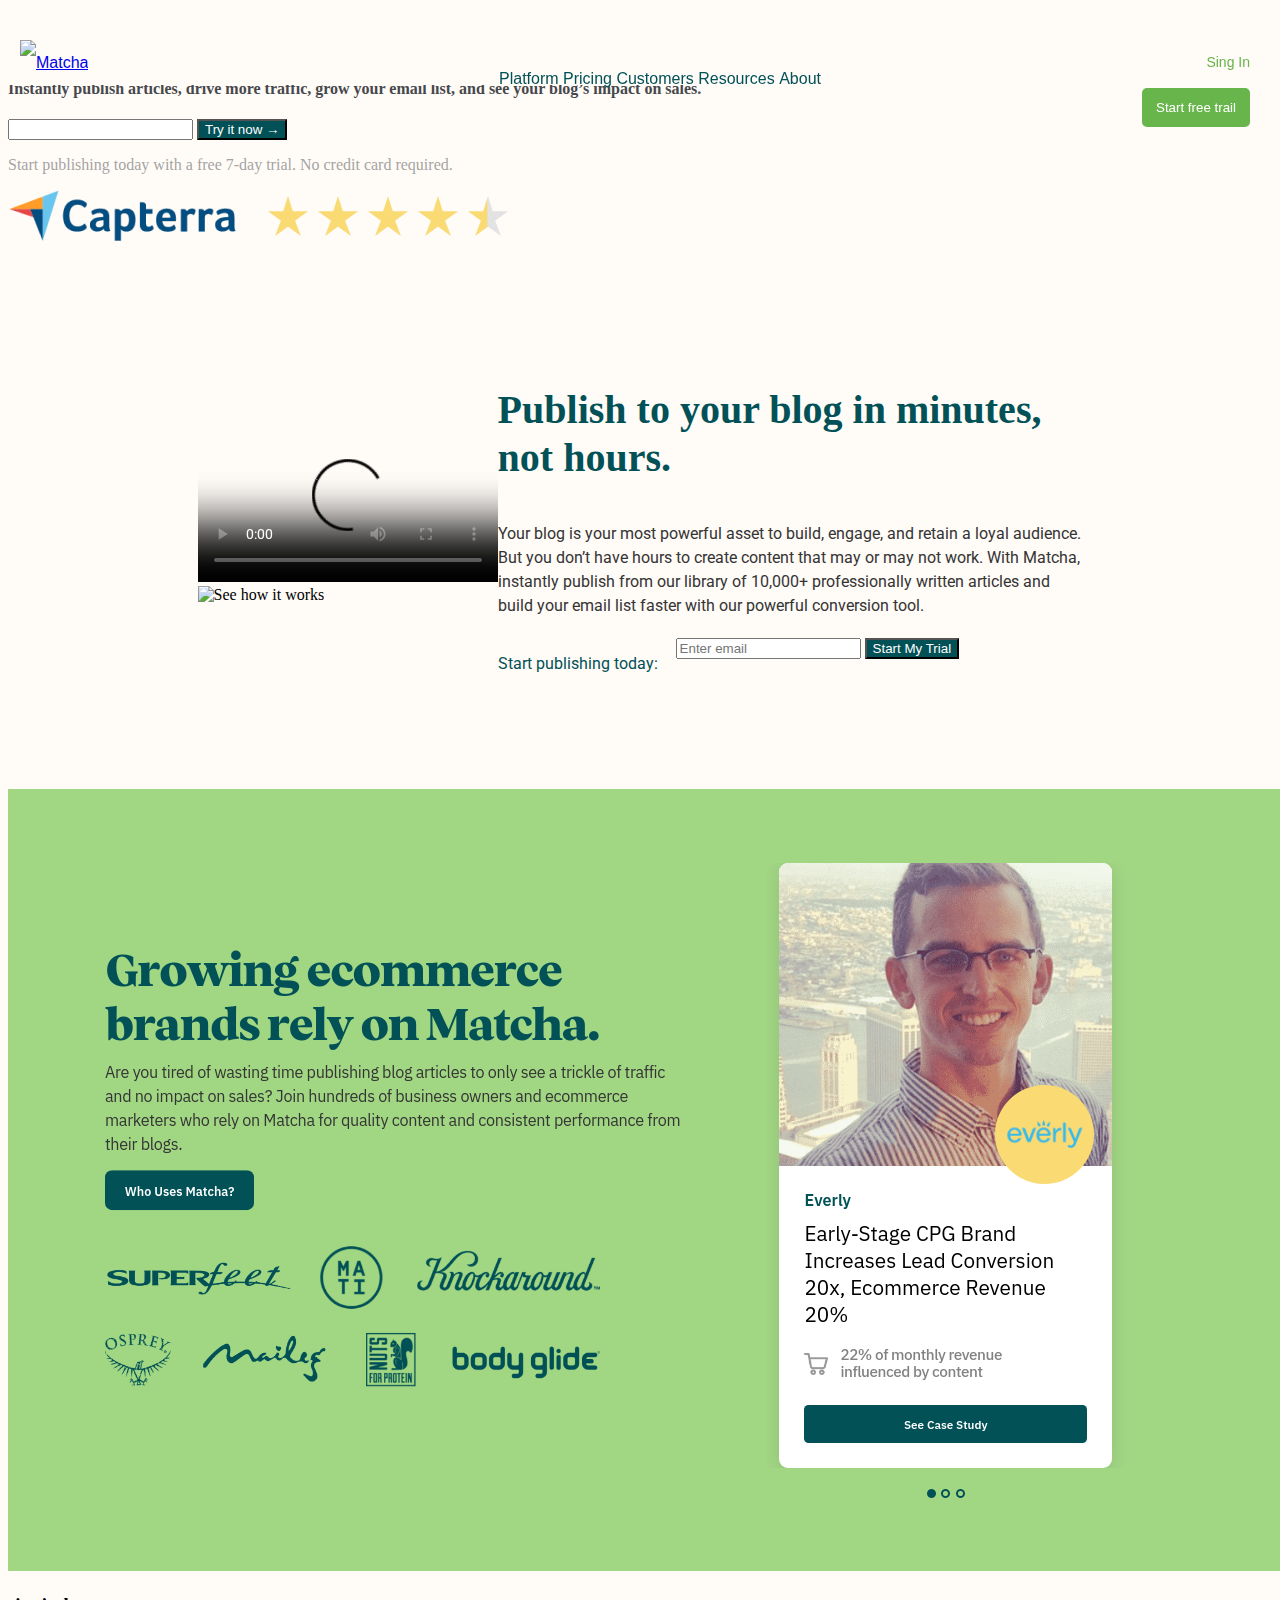
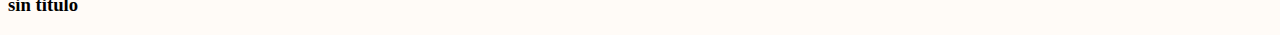
==== index.html @ 17df2bfd "commit" ====
<!DOCTYPE html>
<html>
<head>
    <title>Matcha</title>
</head>
<body>    
      <link href="estilo.css" type="text/css" rel="stylesheet">
      <section class="fixed-header">
      <header class="header">
          <a href="/" class="logo">
        <img src="https://getmatcha.com/wp-content/themes/getmatcha/img/footer_logo.svg" alt="Matcha"/>
    </a>
    <nav class="navbar">
        <ul class="li">
            <li>Platform</li>
            <li>Pricing</li>
            <li>Customers</li>
            <li>Resources</li>
            <li>About</li>
        </ul>
    </nav>
    <div class="actions">
        <a>Sing In</a>
        <button>Start free trail</button>
    </div>
      </header>
    </section>
    
    <h1>Build your blog. Build your business.</h1>  
      <h4> Instantly publish articles, drive more traffic, grow your email list, and
        see your blog’s impact on sales. </h4>
      <form>
        <input type="email" />
        <button class="button">
            Try it now &rarr;  
        </button>
    </form>
    <p>Start publishing today with a free 7-day trial.
        No credit card required.</p>
        <img src="capterra.png"/>
       <seciton class="promo">
         <article class="explanotary-video">
            <video
            controls
            poster="https://cdn.videvo.net/videvo_files/video/premium/video0036/thumbnails/computer_code00_small.jpg"
            >
           <source
            type="video/webm"
            src="https://cdn.videvo.net/videvo_files/video/premium/video0036/small_watermarked/computer_code00_preview.webm"
           />
           <source
           type="video/mp4"
           src="https://cdn.videvo.net/videvo_files/video/premium/video0036/small_watermarked/computer_code00_preview.mp4"
           />
           </video> 
           <img
           src="https://getmatcha.com/wp-content/themes/getmatcha/img/see_how_it_works.png"
           alt="See how it works"
           />
         </article>
      <article class="publish">
        <h3>Publish to your blog in minutes, not hours.</h3>
        <style>
            @import url('https://fonts.googleapis.com/css2?family=Roboto&display=swap');
            </style>
            
        <p>
          Your blog is your most powerful asset to build, engage, and retain a loyal
          audience. But you don’t have hours to create content that may or may not
          work. With Matcha, instantly publish from our library of 10,000+
          professionally written articles and build your email list faster with our
          powerful conversion tool.
        </p>
        <form>
          <p>Start publishing today:</p>
          <div>
            <input type="text" placeholder="Enter email" />
            <button>Start My Trial</button>
          </div>
        </form>
      </article>
       </seciton>
       <img src="postwork.png"/>
       <h3>
         sin titulo
       </h3>
      </body>

 </html>
---- estilo.css ----
h1 {
    color: #025157;
  }
  h4 {
   color: #46484c;
  }
  p {
    color: #8b8b8bcc;
  }
  button {
   background-color:#025157; color: #fff;
  }
  body {
    background-color: #fffbf7;
  }

    .header {
      margin-top: 40px;
      margin-left: 20px;
      margin-right: 20px;
      font-size: 0;
      height: 45px;
      font-family: sans-serif;
    }
    .header > * {
      display: inline-block;
      font-size: 16px;
      vertical-align: middle;
      height: 100%;
      line-height: 45px;
    }
    li {
      display: inline;
    }
    .logo {
      width: 15%;
    }
    .logo > img {
      height: 100%
    }
    .navbar {
      width: 70%;
      text-align: center;
      color:#025157;
      font-weight: 500;
    }
    .menu-item {
      display: inline;
      margin-right: 25px;
      margin-left: 25px;
    }
    .actions{
      width: 15%;
      text-align: right;
      font-size: 14px;
      /*font-weight: 600;*/
    }
    .actions > * {
      margin-right: 10px;
      margin-left: 10px;
    }
    
    .actions a {
      color: #67b54b;
    }
    
    .actions button {
      color: white;
      background-color: #67b54b;
      padding-left: 14px;
      padding-right: 14px;
      padding-top: 12px;
      padding-bottom: 12px;
      border: 0;
      border-radius: 5px;
    }
    .publish {
     font-family:"Roboto", sans-serif;
    } 
    .publish h3 {
      font-family: "Alegreya", serif;
      font-size: 40px;
      line-height: 48px;
      color: #025157;
    }
   .publish > p { 
     font-size: 16px;
     color: #343434;
     line-height: 1.5;
     margin-bottom: 20px;
   }
   .publish > form {
     display: flex;
   }

  .publish> form p {
    color: #025157;
    margin-right: 18px;
  }
  .promo{
    display: flex;
    width: 70%;
    margin: 100px auto;
    align-items: center;
  }
  .explanatory-video { 
    display: flex;
    flex-direction: column;
    align-items: center;
  }
  .explanatory-video img {
    width: 120px;
    margin-top: 10px;
  }
  .fixed-header {
    position: fixed;
    top: 0;
    left: 0;
    right: 0;
    background-color: #fffbf7;
  }
main {
  margin-top: 285px;
  text-align: center;
}
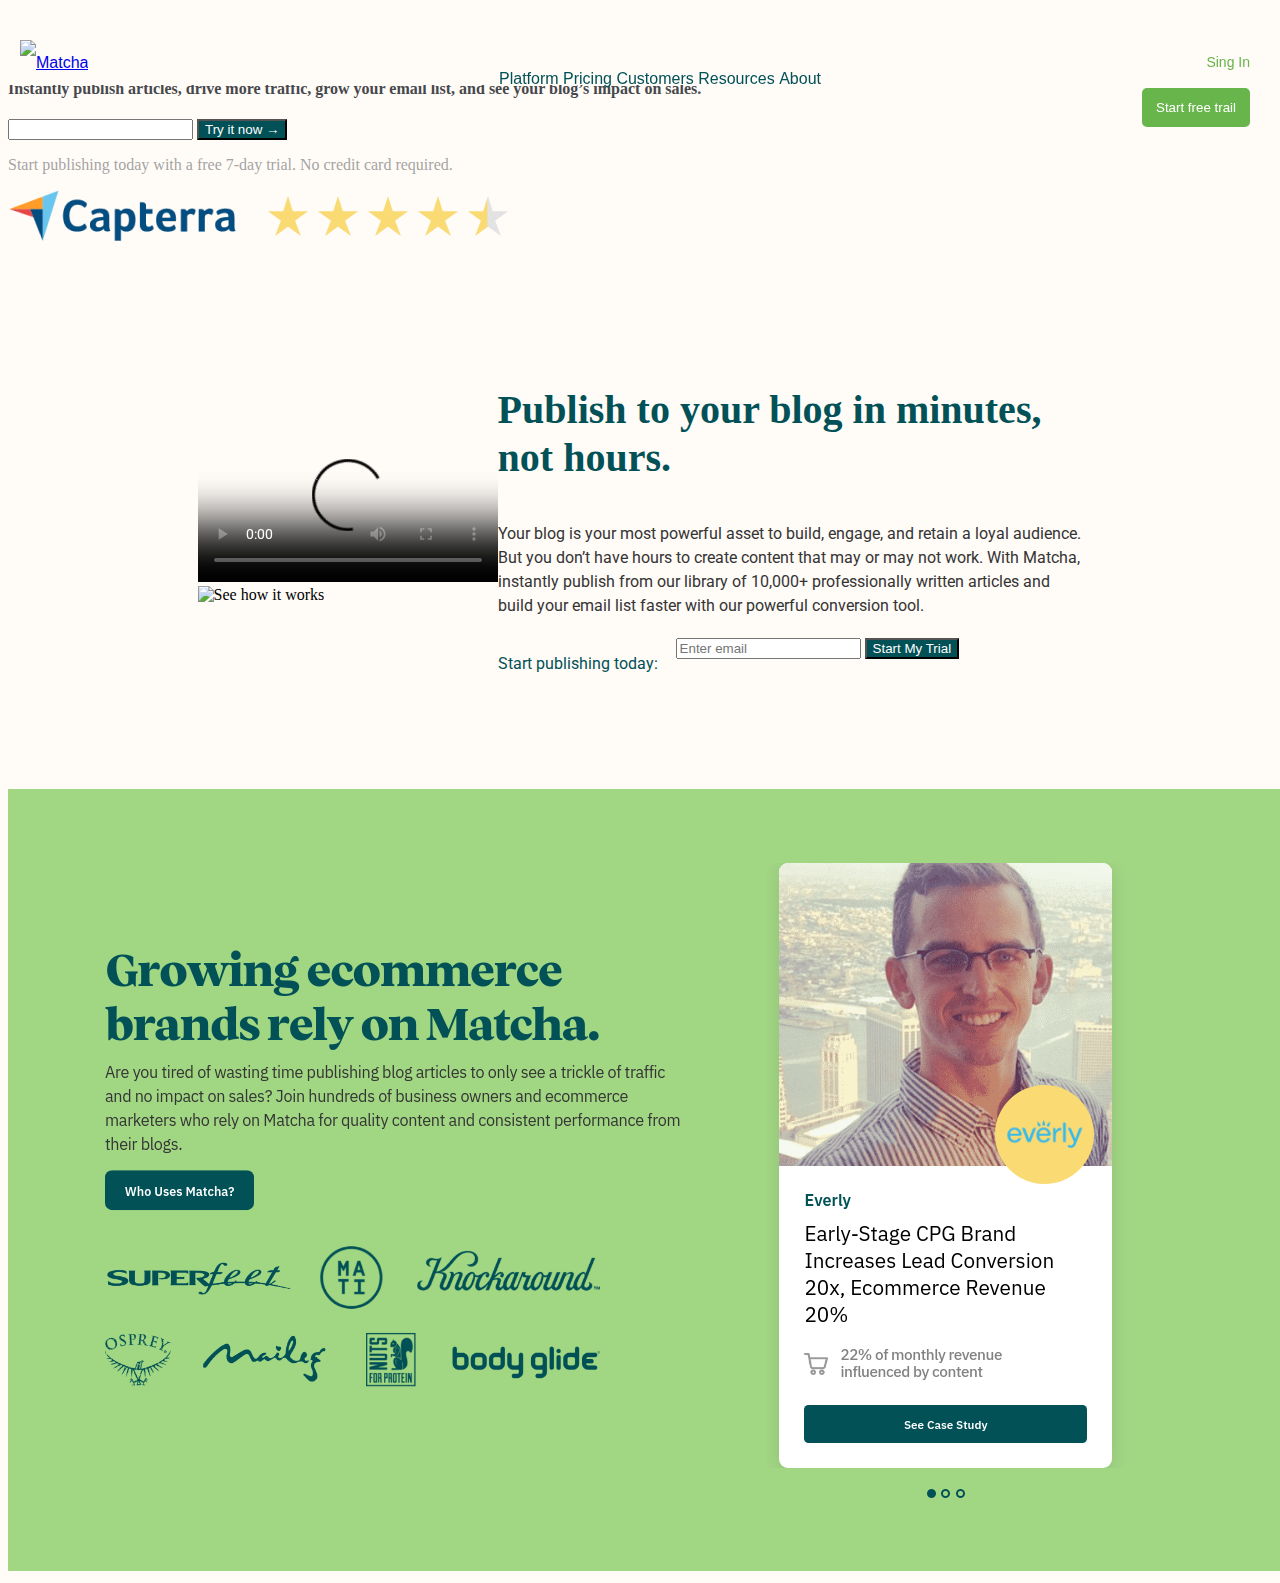
==== commit 98be8277: "new commit" ====
--- a/index.html
+++ b/index.html
@@ -81,9 +81,6 @@
       </article>
        </seciton>
        <img src="postwork.png"/>
-       <h3>
-         sin titulo
-       </h3>
       </body>
 
  </html>
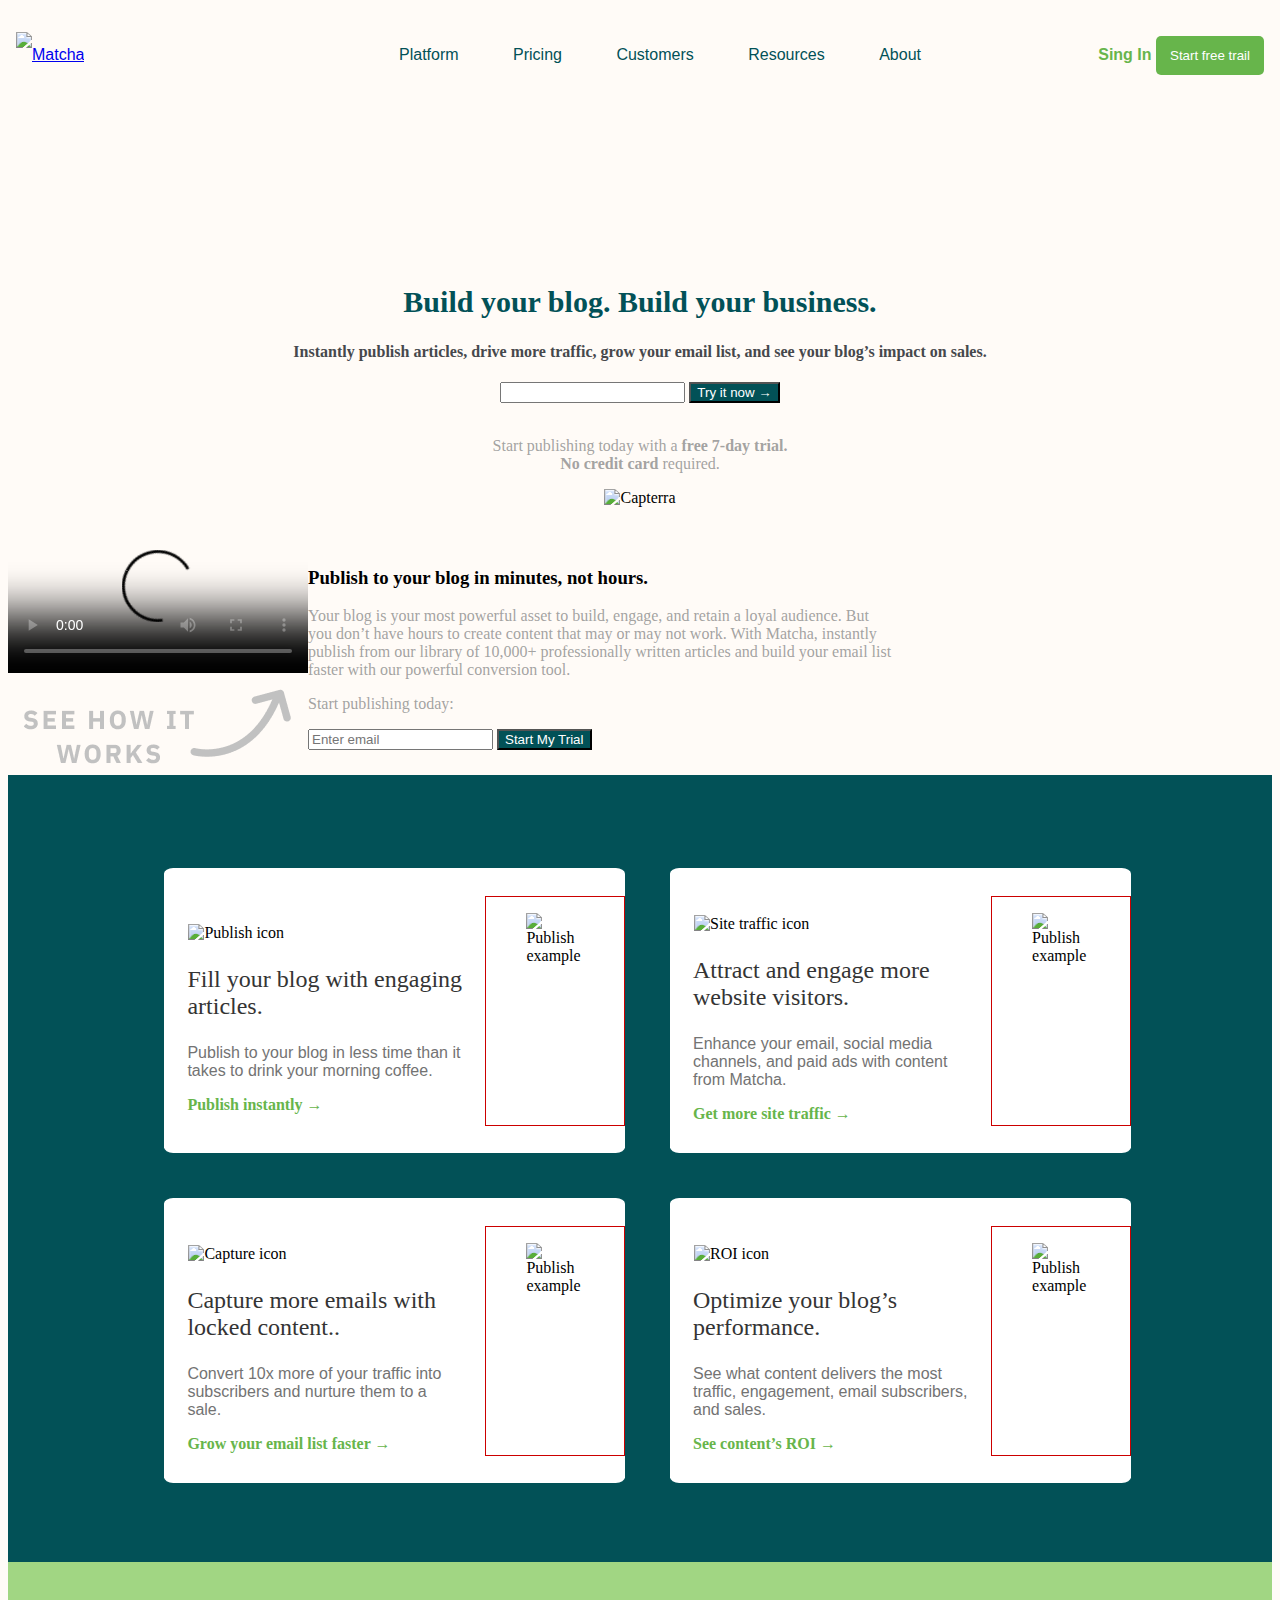
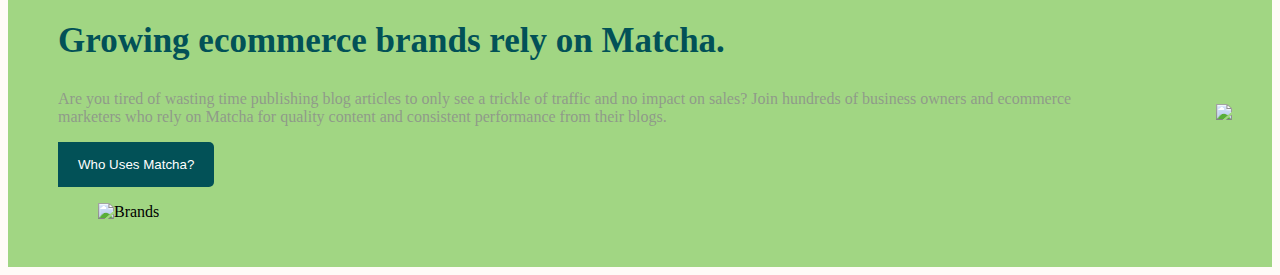
==== commit bf4c27a9: "commit on master" ====
--- a/index.html
+++ b/index.html
@@ -1,86 +1,191 @@
 <!DOCTYPE html>
 <html>
-<head>
+  <head>
+   
     <title>Matcha</title>
-</head>
-<body>    
-      <link href="estilo.css" type="text/css" rel="stylesheet">
-      <section class="fixed-header">
-      <header class="header">
-          <a href="/" class="logo">
-        <img src="https://getmatcha.com/wp-content/themes/getmatcha/img/footer_logo.svg" alt="Matcha"/>
-    </a>
+   
+    <link rel="stylesheet" href="estilo.css" type="text/css"> 
+  </head>
+
+  <body>
+   <section class="fixed-header">
+    <header class="header">
+   
+     <a href="/" class="logo">
+      <img src="https://getmatcha.com/wp-content/themes/getmatcha/img/footer_logo.svg" alt="Matcha"/>
+     </a>
+   
     <nav class="navbar">
-        <ul class="li">
-            <li>Platform</li>
-            <li>Pricing</li>
-            <li>Customers</li>
-            <li>Resources</li>
-            <li>About</li>
-        </ul>
+      <ul class="menu">
+        <li class="menu-item">Platform</li>
+        <li class="menu-item">Pricing</li>
+        <li class="menu-item">Customers</li>
+        <li class="menu-item">Resources</li>
+        <li class="menu-item">About</li>
+      </ul>
     </nav>
+   
     <div class="actions">
-        <a>Sing In</a>
-        <button>Start free trail</button>
+      <a>Sing In</a>
+      <button>Start free trail</button>
     </div>
-      </header>
-    </section>
+  </header>
+ </section> 
+
+ <main>
+   <h1>Build your blog. Build your business.</h1>  
+   <h4>Instantly publish articles, drive more traffic, grow your email list, and
+    see your blog’s impact on sales.</h4>
+    <form> 
+      <input type="email"/>
+      <button type="submit">
+        Try it now &rarr;
+      </button><br><br>
+    </form>
     
-    <h1>Build your blog. Build your business.</h1>  
-      <h4> Instantly publish articles, drive more traffic, grow your email list, and
-        see your blog’s impact on sales. </h4>
-      <form>
-        <input type="email" />
-        <button class="button">
-            Try it now &rarr;  
-        </button>
-    </form>
-    <p>Start publishing today with a free 7-day trial.
-        No credit card required.</p>
-        <img src="capterra.png"/>
-       <seciton class="promo">
-         <article class="explanotary-video">
-            <video
-            controls
-            poster="https://cdn.videvo.net/videvo_files/video/premium/video0036/thumbnails/computer_code00_small.jpg"
-            >
-           <source
-            type="video/webm"
-            src="https://cdn.videvo.net/videvo_files/video/premium/video0036/small_watermarked/computer_code00_preview.webm"
-           />
-           <source
-           type="video/mp4"
-           src="https://cdn.videvo.net/videvo_files/video/premium/video0036/small_watermarked/computer_code00_preview.mp4"
-           />
-           </video> 
-           <img
-           src="https://getmatcha.com/wp-content/themes/getmatcha/img/see_how_it_works.png"
-           alt="See how it works"
-           />
-         </article>
-      <article class="publish">
-        <h3>Publish to your blog in minutes, not hours.</h3>
-        <style>
-            @import url('https://fonts.googleapis.com/css2?family=Roboto&display=swap');
-            </style>
-            
-        <p>
-          Your blog is your most powerful asset to build, engage, and retain a loyal
-          audience. But you don’t have hours to create content that may or may not
-          work. With Matcha, instantly publish from our library of 10,000+
-          professionally written articles and build your email list faster with our
-          powerful conversion tool.
-        </p>
-        <form>
-          <p>Start publishing today:</p>
-          <div>
-            <input type="text" placeholder="Enter email" />
-            <button>Start My Trial</button>
+    <p>Start publishing today with a
+     <strong>free 7-day trial.</strong>
+     <br>
+     <strong>No credit card</strong> required. 
+   </p>
+   <figure class="banner">
+     <img src="https://getmatcha.com/wp-content/themes/getmatcha/img/capterra.png" alt="Capterra">
+   </figure>
+   </main>
+
+<seciton class="promo">
+    <article class="explanotary-video">
+       <video controls="" poster="https://cdn.videvo.net/videvo_files/video/premium/video0036/thumbnails/computer_code00_small.jpg">
+      <source type="video/webm" src="https://cdn.videvo.net/videvo_files/video/premium/video0036/small_watermarked/computer_code00_preview.webm">
+      <source type="video/mp4" src="https://cdn.videvo.net/videvo_files/video/premium/video0036/small_watermarked/computer_code00_preview.mp4">
+      </video> 
+      <img src="./Matcha_files/see_how_it_works.png" alt="See how it works">
+   </article>
+   <article class="publish">
+    <h3>Publish to your blog in minutes, not hours.</h3>
+    <p>
+      Your blog is your most powerful asset to build, engage, and retain a loyal
+      audience. But you don’t have hours to create content that may or may not
+      work. With Matcha, instantly publish from our library of 10,000+
+      professionally written articles and build your email list faster with our
+      powerful conversion tool.
+    </p>
+       <div>
+        <p>Start publishing today:</p>
+        <form class="signup-form">
+          <input type="text" placeholder="Enter email" />
+        <button>Start My Trial</button>
+      </form>
+    </div>
+    </article>
+  </seciton>
+
+  <section class="features">
+    <article class="feature-content">
+        <div class="feature-card">
+            <figure>
+              <img src="https://getmatcha.com/wp-content/themes/getmatcha/img/icon_publish.png" alt="Publish icon">
+            </figure>
+            <h3>Fill your blog with engaging articles.</h3>
+            <p>Publish to your blog in less time than it takes to drink your morning coffee.</p>
+            <a href="">Publish instantly →</a>
+        </div>
+        <div class="feature-image">
+          <figure>
+            <img src="https://getmatcha.com/wp-content/themes/getmatcha/img/image_publish.png" alt="Publish example">
+          </figure>
+        </div>
+      </article>
+      <article class="feature-content">
+        <div class="feature-card">
+          <figure>
+            <img src="https://getmatcha.com/wp-content/themes/getmatcha/img/icon_site_traffic.png" alt="Site traffic icon">
+          </figure>
+          <h3>Attract and engage more website visitors.</h3>
+          <p>
+            Enhance your email, social media channels, and paid ads with content
+            from Matcha.
+          </p>
+          <a href="">Get more site traffic →</a>
+        </div>
+        <div class="feature-image">
+            <figure>
+              <img src="https://getmatcha.com/wp-content/themes/getmatcha/img/image_site_traffic.png" alt="Publish example">
+            </figure>
           </div>
-        </form>
       </article>
-       </seciton>
-       <img src="postwork.png"/>
-      </body>
+      <article class="feature-content">
+        <div class="feature-card">
+          <figure>
+            <img src="https://getmatcha.com/wp-content/themes/getmatcha/img/icon_capture.png" alt="Capture icon">
+          </figure>
+          <h3>Capture more emails with locked content..</h3>
+          <p>
+            Convert 10x more of your traffic into subscribers and nurture them
+            to a sale.
+          </p>
+          <a href="">Grow your email list faster →</a>
+        </div>
+        <div class="feature-image">
+            <figure>
+              <img src="https://getmatcha.com/wp-content/themes/getmatcha/img/image_capture.png" alt="Publish example">
+            </figure>
+          </div>
+      </article>
+      <article class="feature-content">
+        <div class="feature-card">
+          <figure>
+            <img src="https://getmatcha.com/wp-content/themes/getmatcha/img/icon_roi.png" alt="ROI icon">
+          </figure>
+          <h3>Optimize your blog’s performance.</h3>
+          <p>
+            See what content delivers the most traffic, engagement, email
+            subscribers, and sales.
+          
+          </p>
+          <a href="">See content’s ROI →</a>
+        </div>
+        <div class="feature-image">
+            <figure>
+              <img src="https://getmatcha.com/wp-content/themes/getmatcha/img/image_roi.png" alt="Publish example">
+            </figure>
+          </div>
+      </article>
+  
+</section>
 
- </html>
+<section class="growing">
+   <article class="overview">
+    <h2>Growing ecommerce brands rely on Matcha.</h2>
+    <p>
+        Are you tired of wasting time publishing blog articles to only see a
+        trickle of traffic and no impact on sales? Join hundreds of business
+        owners and ecommerce marketers who rely on Matcha for quality content
+        and consistent performance from their blogs.
+    </p>
+    <button>
+        Who Uses Matcha?
+    </button>
+    <figure>
+        <img src="https://getmatcha.com/wp-content/uploads/2019/09/brands_group.png" alt="Brands">
+    </figure>
+   </article>
+
+
+   <article>
+    <figure class="carrusel">
+        <img src="https://getmatcha.com/wp-content/uploads/2019/09/intro_group_image.png" >
+    </figure>
+    
+   </article>
+    
+</section>
+ 
+
+   
+  
+
+
+</body>
+
+</html>--- a/estilo.css
+++ b/estilo.css
@@ -1,126 +1,225 @@
 
-h1 {
-    color: #025157;
-  }
-  h4 {
-   color: #46484c;
-  }
-  p {
-    color: #8b8b8bcc;
-  }
-  button {
-   background-color:#025157; color: #fff;
-  }
-  body {
-    background-color: #fffbf7;
-  }
-
-    .header {
-      margin-top: 40px;
-      margin-left: 20px;
-      margin-right: 20px;
-      font-size: 0;
-      height: 45px;
-      font-family: sans-serif;
-    }
-    .header > * {
-      display: inline-block;
-      font-size: 16px;
-      vertical-align: middle;
-      height: 100%;
-      line-height: 45px;
-    }
-    li {
-      display: inline;
-    }
-    .logo {
-      width: 15%;
-    }
-    .logo > img {
-      height: 100%
-    }
-    .navbar {
-      width: 70%;
-      text-align: center;
-      color:#025157;
-      font-weight: 500;
-    }
-    .menu-item {
-      display: inline;
-      margin-right: 25px;
-      margin-left: 25px;
-    }
-    .actions{
-      width: 15%;
-      text-align: right;
-      font-size: 14px;
-      /*font-weight: 600;*/
-    }
-    .actions > * {
-      margin-right: 10px;
-      margin-left: 10px;
-    }
-    
-    .actions a {
-      color: #67b54b;
-    }
-    
-    .actions button {
-      color: white;
-      background-color: #67b54b;
-      padding-left: 14px;
-      padding-right: 14px;
-      padding-top: 12px;
-      padding-bottom: 12px;
-      border: 0;
-      border-radius: 5px;
-    }
-    .publish {
-     font-family:"Roboto", sans-serif;
-    } 
-    .publish h3 {
-      font-family: "Alegreya", serif;
-      font-size: 40px;
-      line-height: 48px;
-      color: #025157;
-    }
-   .publish > p { 
-     font-size: 16px;
-     color: #343434;
-     line-height: 1.5;
-     margin-bottom: 20px;
-   }
-   .publish > form {
-     display: flex;
-   }
-
-  .publish> form p {
-    color: #025157;
-    margin-right: 18px;
-  }
-  .promo{
-    display: flex;
-    width: 70%;
-    margin: 100px auto;
-    align-items: center;
-  }
-  .explanatory-video { 
-    display: flex;
-    flex-direction: column;
-    align-items: center;
-  }
-  .explanatory-video img {
-    width: 120px;
-    margin-top: 10px;
-  }
-  .fixed-header {
-    position: fixed;
-    top: 0;
-    left: 0;
-    right: 0;
-    background-color: #fffbf7;
-  }
+.fixed-header {
+  position: fixed;
+  top: 0;
+  left: 0;
+  right: 0;
+  background-color: #fffbf7;
+}
+
 main {
   margin-top: 285px;
   text-align: center;
+}
+
+h1 {
+    color: #025157;
+    font-family: "Alegreya", serif;
+    font-size: 30px;
+    margin-bottom: 24px;
+  }
+
+  h4 {
+   color: #46484c;
+  }
+
+  p {
+    color: #8b8b8bcc;
+  }
+
+  button {
+   background-color:#025157; color: #fff;
+  }
+
+  body {
+    background-color: #fffbf7;
+  }
+
+.header {
+ display: flex;
+ position: fixed;
+ top: 0;
+ left: 0;
+ right: 0;
+ background-color: #fffbf7;
+ z-index: 1030;
+ justify-content: space-between;
+ align-items: center;
+ font-family: sans-serif;
+ padding: 1rem;
+}
+
+.navbar {
+  width: 70%;
+  color: #025157;
+  font-weight: 500;
+  text-align: center;
+}
+
+.menu-item {
+  display: inline;
+  margin-right: 25px;
+  margin-left: 25px;
+}
+
+.actions {
+  width: 15%;
+  text-align: right;
+  font-size: 14px;
+  font-weight: 600;
+}
+
+.action > *{
+  margin-right: 10px;
+  margin-left: 10px;
+}
+
+.actions a {
+  color: #67b54b;
+}
+
+.actions button {
+ color: white;
+ background-color: #67b54b;
+ padding-left: 14px;
+ padding-right: 14px;
+ padding-top: 12px;
+ padding-bottom: 12px;
+ border: 0;
+ border-radius: 5px;
+}
+
+main {
+  margin-top: 285px;
+  text-align: center;
+}
+
+li {
+  display: inline;
+}
+
+.header > * {
+  display: inline-block;
+  font-size: 16px;
+  vertical-align: middle;
+  height: 100%;
+  line-height: 45px;
+}
+
+.logo {
+  width: 15%;
+}
+
+.logo > img {
+  height: 100%;
+}
+.promo {
+  display: flex;
+  width: 70%;
+  margin: 100 px auto;
+  align-items: center;
+}
+
+.explanatory-video {
+  display: flex;
+  flex-direction: column;
+  align-items: center;
+}
+
+.explanatory-video img {
+  width: 120px;
+  margin-top: 10px;
+}
+
+.features {
+  display: grid;
+  grid-template-columns:  repeat(2, 1fr);
+  grid-template-rows: repeat(2, 330px);
+  background-color: #025157;
+  padding: 5% 10%;
+}
+
+.features .feature-content{
+  border-radius: 2%;
+  margin: 30px 15px 15px 30px;
+  background-color: #fff;
+  display: flex;
+  align-items: center;
+}
+
+.features .feature-content .feature-card{
+  margin: 5%;
+  flex: 2;
+}
+
+.features .feature-content .feature-image{
+  flex: 1;
+}
+
+.features .feature-content .feature-card img{
+  width: 50px;
+  margin-left: -20%;
+}
+
+.features .feature-content .feature-card h3{
+  font-size: 24px;
+  color: #343434;
+  font-weight: 400;
+}
+
+.features .feature-content .feature-card p{
+  font-family: sans-serif;
+  color: #737373;
+  font-weight: 400;
+}
+
+.features .feature-content .feature-card a{
+  font-size: 16px;
+  color: #67b54b;
+  font-weight: 600;
+  text-decoration: none;
+}
+
+.feature-image{
+  border: 1px solid #C00;
+  height: 80%;
+}
+
+
+
+.growing {
+  background-color: #a1d683;
+  display: flex;
+  justify-content: center;
+  align-items: center;
+}
+
+.overview{
+  margin: 30px 50px;
+}
+
+.overview > h2{
+  font-family: 'Dela Gothic One', cursive;
+  font-size: 35px;
+  font-weight: 0px;
+  color: #025157;
+}
+
+.overview p {
+  font-family: 'Times New Roman', Times, serif;
+  font-size: 16px;
+}
+
+.overview button {
+  color:#fff;
+  background-color: #025157;
+  padding: 15px 20px;
+  border: none;
+  border-top-right-radius: 5px;
+  border-bottom-right-radius: 5px;
+ 
+}
+
+.carrusel img{
+  
 }